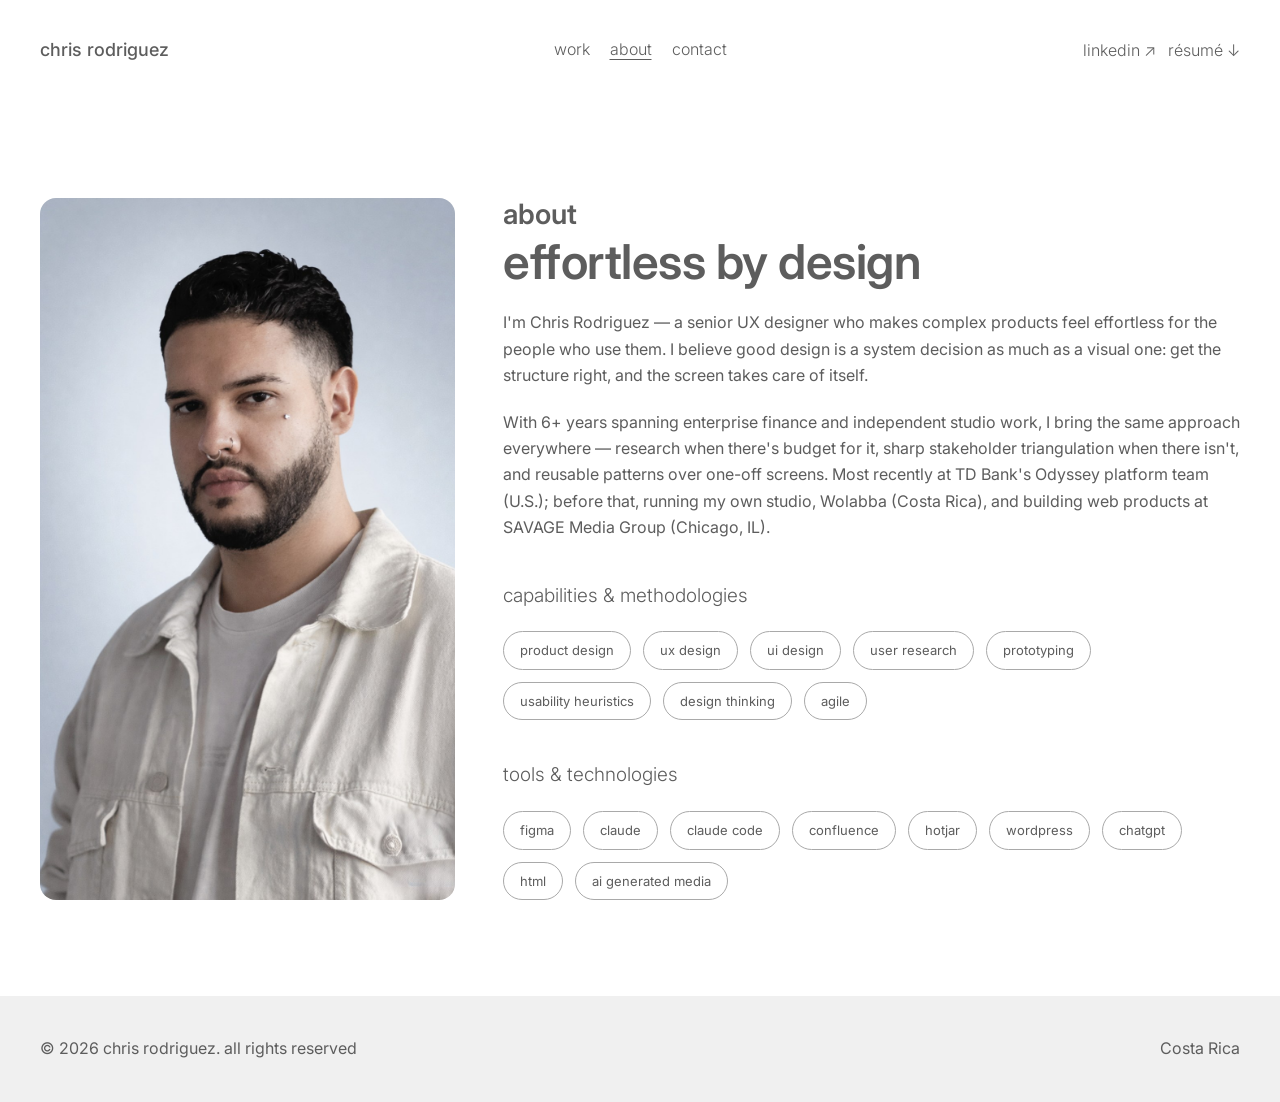
==== about/index.html @ c3750fb4 "Initial commit: Chris Rodriguez portfolio site Home, about, contact pages plus TD Bank and XMA case " ====
<!doctype html>
<html lang="en">
<head>
<meta charset="utf-8">
<meta name="viewport" content="width=device-width, initial-scale=1">
<title>About — Chris Rodriguez</title>
<meta name="description" content="Chris Rodriguez is a senior UX designer with 6+ years spanning enterprise finance and independent studio work.">
<meta property="og:title" content="About — Chris Rodriguez">
<meta property="og:description" content="Effortless by design.">
<meta property="og:type" content="website">
<link rel="preconnect" href="https://fonts.googleapis.com">
<link rel="preconnect" href="https://fonts.gstatic.com" crossorigin>
<link href="https://fonts.googleapis.com/css2?family=Inter:wght@300;400;500;600;700&display=swap" rel="stylesheet">
<link rel="stylesheet" href="../css/styles.css">
</head>
<body>
<a class="skip-link" href="#main">Skip to content</a>

<header class="site-nav">
  <div class="wrap">
    <a class="nav-logo" href="/">chris rodriguez</a>
    <button class="nav-toggle" aria-label="Toggle menu" aria-expanded="false">
      <svg width="24" height="24" viewBox="0 0 24 24" fill="none" aria-hidden="true"><path d="M3 6h18M3 12h18M3 18h18" stroke="currentColor" stroke-width="1.6" stroke-linecap="round"/></svg>
    </button>
    <nav class="nav-links" aria-label="Primary">
      <a href="/">work</a>
      <a href="/about/" class="is-active">about</a>
      <a href="/contact/">contact</a>
      <div class="nav-utility-mobile">
        <a href="https://www.linkedin.com/in/uxdesignerchris/" target="_blank" rel="noopener">linkedin ↗</a>
        <a href="../assets/documents/Christopher-Rodriguez-Resume-2026.pdf" target="_blank" rel="noopener">résumé ↓</a>
      </div>
    </nav>
    <div class="nav-utility">
      <a href="https://www.linkedin.com/in/uxdesignerchris/" target="_blank" rel="noopener">linkedin ↗</a>
      <a href="../assets/documents/Christopher-Rodriguez-Resume-2026.pdf" target="_blank" rel="noopener">résumé ↓</a>
    </div>
  </div>
</header>

<main id="main">
  <section class="about-page">
    <div class="wrap">
      <div class="about-grid">
        <div class="about-portrait">
          <img src="../assets/images/portrait.jpg" alt="Portrait of Chris Rodriguez">
        </div>
        <div class="about-copy">
          <div class="about-heading">
            <span class="eyebrow">about</span>
            <h1 class="section-title">effortless by design</h1>
          </div>
          <p>I'm Chris Rodriguez — a senior UX designer who makes complex products feel effortless for the people who use them. I believe good design is a system decision as much as a visual one: get the structure right, and the screen takes care of itself.</p>
          <p>With 6+ years spanning enterprise finance and independent studio work, I bring the same approach everywhere — research when there's budget for it, sharp stakeholder triangulation when there isn't, and reusable patterns over one-off screens. Most recently at TD Bank's Odyssey platform team (U.S.); before that, running my own studio, Wolabba (Costa Rica), and building web products at SAVAGE Media Group (Chicago, IL).</p>
          <div class="tag-block">
            <h3>capabilities &amp; methodologies</h3>
            <div class="tag-row">
              <span class="tag-pill">product design</span>
              <span class="tag-pill">ux design</span>
              <span class="tag-pill">ui design</span>
              <span class="tag-pill">user research</span>
              <span class="tag-pill">prototyping</span>
              <span class="tag-pill">usability heuristics</span>
              <span class="tag-pill">design thinking</span>
              <span class="tag-pill">agile</span>
            </div>
          </div>
          <div class="tag-block">
            <h3>tools &amp; technologies</h3>
            <div class="tag-row">
              <span class="tag-pill">figma</span>
              <span class="tag-pill">claude</span>
              <span class="tag-pill">claude code</span>
              <span class="tag-pill">confluence</span>
              <span class="tag-pill">hotjar</span>
              <span class="tag-pill">wordpress</span>
              <span class="tag-pill">chatgpt</span>
              <span class="tag-pill">html</span>
              <span class="tag-pill">ai generated media</span>
            </div>
          </div>
        </div>
      </div>
    </div>
  </section>
</main>

<footer class="site-footer-bar">
  <div class="wrap footer-bar-inner">
    <span>© 2026 chris rodriguez. all rights reserved</span>
    <span>Costa Rica</span>
  </div>
</footer>

<script src="../js/main.js"></script>
</body>
</html>
---- css/styles.css ----
/* ============================================================
   Chris Rodriguez — Portfolio
   Rebuilt from Figma (desktop source) — see /Design-Direction.md
   for the mobile decisions layered on top of the desktop design.
   ============================================================ */

:root {
  --ink: #1a1a1a;
  --strong: #000000;
  --text: #5d5d5d;
  --text-soft: #8a8a8a;
  --white: #ffffff;
  --panel: #f5f5f5;
  --panel-2: #f0f0f0;
  --hairline: #e6e6e6;
  --border: #c9c9c9;
  --accent: #619bff;

  --font-text: 'Inter', -apple-system, 'Segoe UI', Roboto, Helvetica, Arial, sans-serif;

  --container-max: 1360px;
  --gutter: 40px;

  --space-1: 8px;
  --space-2: 16px;
  --space-3: 24px;
  --space-4: 32px;
  --space-5: 48px;
  --space-6: 64px;
  --space-7: 96px;
  --space-8: 128px;

  --radius-sm: 8px;
  --radius-md: 12px;
  --radius-lg: 16px;

  --ease-standard: cubic-bezier(.4, 0, .2, 1);
  --duration-fast: 120ms;
  --duration-base: 200ms;

  --nav-height: 102px;
}

@media (max-width: 767px) {
  :root {
    --gutter: 24px;
    --nav-height: 64px;
  }
}

/* ============ Reset ============ */
*, *::before, *::after { box-sizing: border-box; }
html { -webkit-text-size-adjust: 100%; }
@media (prefers-reduced-motion: reduce) {
  html { scroll-behavior: auto; }
  *, *::before, *::after {
    animation-duration: 0.01ms !important;
    animation-iteration-count: 1 !important;
    transition-duration: 0.01ms !important;
    scroll-behavior: auto !important;
  }
}
body {
  margin: 0;
  min-height: 100vh;
  min-height: 100dvh;
  display: flex;
  flex-direction: column;
  background: var(--white);
  color: var(--text);
  font-family: var(--font-text);
  font-size: 16px;
  line-height: 1.6;
  -webkit-font-smoothing: antialiased;
}
main { flex: 1 0 auto; display: flex; flex-direction: column; }
main > section { flex: 1 0 auto; }
.site-footer-bar { flex: none; }
img { max-width: 100%; display: block; }
a { color: inherit; }
h1, h2, h3, p, dl, dd { margin: 0; }
ul { list-style: none; margin: 0; padding: 0; }
button { font: inherit; color: inherit; background: none; border: none; cursor: pointer; }

a:focus-visible, button:focus-visible, [tabindex]:focus-visible {
  outline: 3px solid var(--ink);
  outline-offset: 3px;
  border-radius: var(--radius-sm);
}
.on-ink a:focus-visible, .on-ink button:focus-visible { outline-color: var(--white); }

.skip-link {
  position: absolute;
  left: -9999px;
  top: 0;
  background: var(--ink);
  color: var(--white);
  padding: var(--space-2) var(--space-3);
  z-index: 200;
}
.skip-link:focus { left: var(--space-2); top: var(--space-2); }

/* ============ Layout helpers ============ */
.wrap {
  width: 100%;
  max-width: calc(var(--container-max) + (var(--gutter) * 2));
  margin: 0 auto;
  padding: 0 var(--gutter);
  box-sizing: border-box;
}

section { padding: var(--space-7) 0; }
@media (max-width: 767px) {
  section { padding: var(--space-6) 0; }
}

.eyebrow {
  display: block;
  font-size: 28px;
  line-height: 1.15;
  font-weight: 600;
  color: var(--text);
  margin-bottom: 4px;
}
.section-head {
  display: flex;
  align-items: flex-end;
  justify-content: space-between;
  gap: var(--space-3);
  margin-bottom: 20px;
}
.section-title {
  font-size: 48px;
  line-height: 1.15;
  font-weight: 600;
  color: var(--text);
  letter-spacing: -0.01em;
}
@media (max-width: 767px) {
  .section-title { font-size: 30px; }
  .eyebrow { font-size: 18px; }
}

.lead { font-size: 18px; line-height: 1.55; color: var(--text); }

/* ============ Buttons / round icon buttons ============ */
.icon-btn {
  width: 40px;
  height: 40px;
  border-radius: 50%;
  border: 1px solid var(--border);
  display: flex;
  align-items: center;
  justify-content: center;
  color: var(--text);
  flex: none;
  transition: background-color var(--duration-base) var(--ease-standard),
              border-color var(--duration-base) var(--ease-standard);
}
.icon-btn:hover { border-color: var(--ink); color: var(--ink); }
.icon-btn:disabled { opacity: .35; cursor: default; }
.icon-btn:disabled:hover { border-color: var(--border); color: var(--text); }

/* ============ Nav ============ */
.site-nav {
  position: sticky;
  top: 0;
  z-index: 100;
  height: var(--nav-height);
  flex-shrink: 0;
  display: flex;
  align-items: center;
  background: rgba(255, 255, 255, .92);
  backdrop-filter: blur(6px);
  border-bottom: 1px solid transparent;
  transition: border-color var(--duration-base) var(--ease-standard);
}
.site-nav.is-scrolled { border-bottom-color: var(--hairline); }
.site-nav:has(.nav-links.is-open) { backdrop-filter: none; background: var(--white); }
.site-nav .wrap {
  width: 100%;
  display: flex;
  align-items: center;
  justify-content: space-between;
  gap: var(--space-3);
}
@media (min-width: 768px) {
  .site-nav .wrap {
    display: grid;
    grid-template-columns: 1fr auto 1fr;
  }
  .nav-logo { justify-self: start; }
  .nav-links { justify-self: center; }
  .nav-utility { justify-self: end; }
}
.nav-logo {
  font-size: 18px;
  font-weight: 500;
  color: var(--text);
  text-decoration: none;
  white-space: nowrap;
}
.nav-links {
  display: flex;
  align-items: center;
  gap: 20px;
}
.nav-links a {
  text-decoration: none;
  font-size: 16px;
  font-weight: 300;
  color: var(--text);
  position: relative;
  padding-bottom: 2px;
}
.nav-links a.is-active { text-decoration: underline; text-underline-offset: 4px; }
.nav-utility {
  display: flex;
  align-items: center;
  gap: 12px;
}
.nav-utility a {
  font-size: 16px;
  font-weight: 300;
  color: var(--text);
  text-decoration: none;
  white-space: nowrap;
}
.nav-utility a:hover { color: var(--ink); }
.nav-toggle {
  display: none;
  min-width: 44px;
  min-height: 44px;
  margin-right: -10px;
  align-items: center;
  justify-content: center;
  color: var(--ink);
}

.nav-utility-mobile { display: none; }

@media (max-width: 767px) {
  .nav-links { display: none; }
  .nav-utility { display: none; }
  .nav-toggle { display: inline-flex; }
  .nav-links.is-open {
    display: flex;
    position: fixed;
    inset: var(--nav-height) 0 0 0;
    background: var(--white);
    flex-direction: column;
    align-items: flex-start;
    padding: var(--space-4) var(--gutter);
    gap: var(--space-4);
    font-size: 20px;
    z-index: 90;
  }
  .nav-links.is-open .nav-utility-mobile {
    display: flex;
    flex-direction: column;
    gap: var(--space-3);
    margin-top: var(--space-3);
    padding-top: var(--space-4);
    border-top: 1px solid var(--hairline);
    font-size: 16px;
    width: 100%;
  }
  .nav-utility-mobile a { text-decoration: none; color: var(--text); }
}

/* ============ Work / intro ============ */
.work-intro {
  padding-top: var(--space-6);
  padding-bottom: var(--space-6);
  display: flex;
  justify-content: flex-end;
}
.work-intro p {
  max-width: 435px;
  font-size: 36px;
  line-height: 1.3;
  color: var(--text);
  font-weight: 300;
}
.work-intro strong { font-weight: 700; }
@media (max-width: 767px) {
  .work-intro { justify-content: flex-start; padding-top: var(--space-4); padding-bottom: 200px; }
  .work-intro p { font-size: 28px; max-width: 100%; }
}
@media (min-width: 1024px) {
  #work { padding-top: 0; }
  .work-intro { position: relative; padding: 0; }
  .work-intro p {
    position: absolute;
    left: 734px;
    top: calc(181px - var(--nav-height));
    margin: 0;
  }
}

#work { padding-bottom: 0; display: flex; flex-direction: column; }
.work-body { margin-top: auto; }
.work-carousel-wrap { padding-bottom: 40px; }
.carousel-track {
  display: flex;
  gap: var(--space-4);
  overflow-x: auto;
  scroll-snap-type: x proximity;
  scroll-padding-left: var(--gutter);
  margin: 0 calc(var(--gutter) * -1);
  padding-left: var(--gutter);
  padding-right: var(--gutter);
  -webkit-overflow-scrolling: touch;
  scrollbar-width: none;
}
.carousel-track::-webkit-scrollbar { display: none; }
.work-card {
  scroll-snap-align: start;
  flex: 0 0 min(760px, 86vw);
  background: var(--panel);
  border-radius: var(--radius-lg);
  padding: var(--space-4);
  text-decoration: none;
  color: inherit;
  display: block;
  transition: transform var(--duration-base) var(--ease-standard);
}
@media (min-width: 1024px) {
  .work-card { flex: 0 0 894px; height: 462px; padding: 40px; }
}
.work-card:hover { transform: translateY(-4px); }
.work-card-grid {
  display: grid;
  grid-template-columns: 1fr;
  gap: var(--space-4);
}
@media (min-width: 640px) {
  .work-card-grid { grid-template-columns: 6fr 7fr; align-items: stretch; }
}
@media (min-width: 1024px) {
  .work-card-grid { height: 100%; gap: 40px; }
}
.work-card-copy { display: flex; flex-direction: column; }
.work-card-title {
  font-size: 22px;
  line-height: 1.2;
  font-weight: 600;
  color: var(--accent);
  margin-bottom: 20px;
}
.work-card-body { font-size: 15px; line-height: 1.6; font-weight: 300; color: var(--strong); }
.work-card-media {
  border-radius: var(--radius-md);
  overflow: hidden;
  min-height: 220px;
  background: var(--panel-2);
  border: 2px dashed #c5c5c5;
  display: flex;
  align-items: center;
  justify-content: center;
  color: var(--text);
  font-size: 18px;
  font-weight: 300;
  text-align: center;
  padding: var(--space-3);
}
.work-card-media img { width: 100%; height: 100%; object-fit: cover; display: block; }
.work-card-media:has(img) { border: none; background: none; padding: 0; }
.work-card-meta {
  display: grid;
  grid-template-columns: repeat(3, minmax(max-content, 1fr));
  gap: var(--space-3);
  margin-top: var(--space-4);
}
.work-card-meta dt { font-size: 13px; font-weight: 300; color: var(--strong); margin-bottom: 12px; white-space: nowrap; }
.work-card-meta dd { font-size: 13px; font-weight: 600; color: var(--strong); white-space: nowrap; }
@media (min-width: 1024px) {
  .work-card-meta { grid-template-columns: repeat(3, 120px); gap: 0; margin-top: 40px; }
}
@media (max-width: 480px) {
  .work-card-meta { grid-template-columns: 1fr 1fr; }
  .work-card-meta dt, .work-card-meta dd { white-space: normal; }
}

.carousel-arrows { display: flex; gap: var(--space-2); }

/* ============ About ============ */
.about-grid {
  display: grid;
  grid-template-columns: 1fr;
  gap: var(--space-5);
}
@media (min-width: 900px) {
  .about-grid { grid-template-columns: 380px 1fr; align-items: start; }
}
@media (min-width: 1024px) {
  .about-grid { grid-template-columns: 415px 1fr; gap: 48px; align-items: stretch; }
}
.about-portrait {
  border-radius: var(--radius-lg);
  overflow: hidden;
  background: var(--panel);
  aspect-ratio: 4 / 5.4;
}
@media (min-width: 1024px) {
  .about-portrait { aspect-ratio: auto; height: 100%; min-height: 622px; }
}
.about-portrait img { width: 100%; height: 100%; object-fit: cover; }
.about-copy > * + * { margin-top: 20px; }
.about-copy p { font-size: 16px; line-height: 1.65; color: var(--text); }

.tag-block { margin-top: 40px !important; }
.tag-block h3 {
  font-size: 19px;
  font-weight: 300;
  color: var(--text);
  margin-bottom: 20px;
}
.tag-row { display: flex; flex-wrap: wrap; gap: 12px; }
.tag-pill {
  border: 1px solid #a9a9a9;
  border-radius: 999px;
  padding: 8px 16px;
  font-size: 13px;
  color: var(--text);
}

/* ============ Contact ============ */
.contact-section { padding: 0; }
.contact-page {
  display: flex;
  align-items: center;
}
@media (max-width: 767px) {
  .contact-page { align-items: flex-start; padding: var(--space-6) 0; }
}
.contact-inner { display: flex; flex-direction: column; }
.contact-inner .eyebrow { margin-bottom: 4px !important; }
@media (min-width: 1024px) {
  .contact-page { display: block; position: relative; }
  .contact-inner {
    position: absolute;
    left: 50%;
    top: calc(464px - var(--nav-height));
    transform: translateX(-50%);
    width: auto;
    max-width: none;
    padding: 0;
  }
}
.contact-email {
  font-size: 48px;
  line-height: 1.15;
  font-weight: 600;
  color: var(--text);
  text-decoration: none;
  word-break: break-word;
  transition: color var(--duration-base) var(--ease-standard);
}
.contact-email:hover { color: var(--accent); }
@media (max-width: 767px) {
  .contact-email { font-size: 28px; }
}

/* ============ Case Study ============ */
.cs-page { --cs-gutter: 120px; --cs-accent: #078904; }
.xma-page { --cs-accent: #f15e12; }
@media (max-width: 1023px) { .cs-page { --cs-gutter: 40px; } }
@media (max-width: 767px) { .cs-page { --cs-gutter: 24px; } }
.cs-wrap {
  max-width: calc(1200px + var(--cs-gutter) * 2);
  margin: 0 auto;
  padding: 0 var(--cs-gutter);
  box-sizing: border-box;
}

.cs-title-block { padding-top: 80px; }
@media (max-width: 767px) { .cs-title-block { padding-top: var(--space-5); } }

.cs-h1 {
  font-size: 200px;
  line-height: 1;
  font-weight: 600;
  color: var(--strong);
  text-align: center;
  margin: 0;
}
@media (max-width: 1023px) { .cs-h1 { font-size: 130px; } }
@media (max-width: 767px) { .cs-h1 { font-size: 64px; } }

.cs-subhead-row {
  display: flex;
  gap: 28px;
  margin-top: 80px;
}
@media (max-width: 1023px) {
  .cs-subhead-row { flex-direction: column; gap: var(--space-3); margin-top: var(--space-5); }
}
.cs-subtitle {
  width: 433px;
  flex: none;
  font-size: 36px;
  font-weight: 400;
  line-height: 1.2;
  color: var(--text);
  margin: 0;
}
.cs-lead-col { width: 740px; }
.cs-lead {
  font-size: 22px;
  font-weight: 400;
  line-height: 34px;
  color: var(--text);
  margin: 0;
}
@media (max-width: 1023px) {
  .cs-subtitle, .cs-lead-col { width: 100%; }
  .cs-subtitle { font-size: 26px; }
  .cs-lead { font-size: 18px; line-height: 1.55; }
}

.cs-meta-row {
  display: flex;
  justify-content: space-between;
  gap: var(--space-3);
  margin-top: 40px;
  font-size: 20px;
}
.cs-meta-item { display: flex; flex-direction: column; gap: 12px; }
.cs-meta-item dt { font-weight: 300; color: var(--text); margin: 0; }
.cs-meta-item dd { font-weight: 400; color: var(--strong); margin: 0; }
@media (max-width: 767px) {
  .cs-meta-row { flex-wrap: wrap; row-gap: var(--space-3); font-size: 16px; }
  .cs-meta-item { width: 45%; }
}

.cs-hero-panel { margin-top: 80px; border-radius: var(--radius-md); overflow: hidden; }
@media (max-width: 1023px) { .cs-hero-panel { margin-top: var(--space-5); } }
.cs-hero-panel img { width: 100%; display: block; }

.cs-section { margin-top: 80px; }
@media (max-width: 1023px) { .cs-section { margin-top: var(--space-6); } }

.cs-row {
  display: grid;
  grid-template-columns: 433px 740px;
  gap: 27px;
}
@media (max-width: 1023px) {
  .cs-row { grid-template-columns: 1fr; gap: var(--space-2); }
}

.cs-label {
  font-size: 28px;
  font-weight: 600;
  color: var(--text);
  margin: 0;
}
@media (max-width: 767px) { .cs-label { font-size: 22px; } }

.cs-heading {
  font-size: 24px;
  font-weight: 600;
  line-height: 1.3;
  color: var(--text);
  margin: 0;
}
.cs-heading .accent { font-style: italic; font-weight: 600; color: var(--cs-accent); }
.cs-heading.accent-2 .accent { color: #008a00; }
@media (max-width: 767px) { .cs-heading { font-size: 20px; } }

.cs-body-group { display: flex; flex-direction: column; gap: 20px; margin-top: 20px; }
.cs-body {
  font-size: 16px;
  line-height: 24px;
  font-weight: 400;
  color: var(--text);
  margin: 0;
}
.cs-body.lh-28 { line-height: 28px; }
.cs-body strong { font-weight: 700; }
.cs-body strong.accent { color: var(--cs-accent); font-weight: 700; }
.cs-body.all-bold { font-weight: 700; }

.cs-panel-gap { margin-top: 40px; }
.cs-panel { border-radius: var(--radius-md); overflow: hidden; }
.cs-panel img { width: 100%; display: block; }

.cs-callout-list { display: flex; flex-direction: column; gap: 12px; margin-top: 20px; }
.cs-callout {
  background: #f0f0f0;
  border-radius: var(--radius-md);
  padding: 12px;
}
.cs-callout ol, .cs-callout ul { margin: 0; padding-left: 24px; }
.cs-callout li { font-size: 16px; line-height: 24px; color: var(--text); }

.cs-quote {
  font-size: 28px;
  font-weight: 600;
  line-height: 34px;
  color: var(--text);
  margin-top: 40px;
}

.cs-approach-boxes { display: flex; flex-direction: column; gap: 12px; margin-top: 20px; }
.cs-approach-box {
  background: var(--panel);
  border-radius: var(--radius-md);
  padding: 12px;
}
.cs-approach-box p { font-size: 16px; line-height: 24px; color: var(--text); margin: 0; }
.cs-approach-box strong.accent { color: var(--cs-accent); }

.cs-decisions { display: flex; flex-direction: column; gap: 20px; margin-top: 20px; }
.cs-decision-heading {
  font-size: 20px;
  font-weight: 600;
  color: var(--text);
  margin: 0;
}
.cs-decision-heading em { font-style: italic; }

.cs-bullet-list { margin: 20px 0 0; padding-left: 24px; }
.cs-bullet-list li { font-size: 16px; line-height: 24px; color: var(--text); }
.cs-bullet-list li + li { margin-top: 8px; }

.cs-reflection { display: flex; flex-direction: column; gap: 40px; margin-top: 20px; max-width: 740px; }
.cs-reflection p { font-size: 16px; line-height: 24px; color: var(--text); margin: 0; }

/* sub-label (e.g. "findings" / "design decisions" inline sub-headers) */
.cs-sublabel {
  font-size: 16px;
  font-weight: 700;
  color: var(--cs-accent);
  margin-top: 20px;
}
.cs-sublabel + .cs-bullet-list { margin-top: 12px; }

/* stat callouts (e.g. "the pilot" conversion/fee boxes) */
.cs-stat-boxes { display: flex; flex-direction: column; gap: 12px; margin-top: 20px; }
.cs-stat-box {
  background: var(--panel);
  border-radius: var(--radius-md);
  padding: 12px;
  font-size: 22px;
  font-weight: 700;
  line-height: 36px;
  margin: 0;
}
.cs-stat-box .lead { color: var(--text); }
.cs-stat-box .value { color: var(--cs-accent); }

/* single-column, right-aligned sub-sections (e.g. "design thinking" umbrella) */
.cs-single-col { display: flex; justify-content: flex-end; }
.cs-single-col > div { width: 740px; max-width: 100%; }
.cs-single-col + .cs-single-col { margin-top: 40px; }

.cs-panel-narrow { max-width: 740px; margin-left: auto; margin-right: auto; }
.cs-panel-stack { display: flex; flex-direction: column; gap: 20px; margin-top: 20px; }
.cs-panel-stack img { border-radius: var(--radius-md); width: 100%; display: block; }
@media (max-width: 1023px) {
  .cs-single-col { display: block; }
  .cs-single-col > div { width: 100%; max-width: 100%; }
  .cs-panel-narrow { max-width: 100%; margin-left: 0; margin-right: 0; }
}

/* alt tag pills (feature ideation) */
.cs-tag-row-alt { display: flex; flex-wrap: wrap; justify-content: center; gap: 12px; margin-top: 20px; }
.cs-tag-pill-alt {
  font-family: 'Manrope', var(--font-text);
  font-weight: 500;
  font-size: 16px;
  letter-spacing: -0.24px;
  text-align: center;
  color: rgba(0, 6, 20, .85);
  border: 1px solid #000614;
  border-radius: 48px;
  padding: 8px 16px;
}

.cs-appendix { margin-bottom: 160px; }
@media (max-width: 767px) { .cs-appendix { margin-bottom: var(--space-6); } }

/* ============ Footer ============ */
.site-footer-bar {
  background: var(--panel-2);
  color: var(--text);
}
.footer-bar-inner {
  display: flex;
  align-items: center;
  justify-content: space-between;
  flex-wrap: wrap;
  gap: var(--space-2);
  padding-top: 40px;
  padding-bottom: 40px;
  font-size: 16px;
}
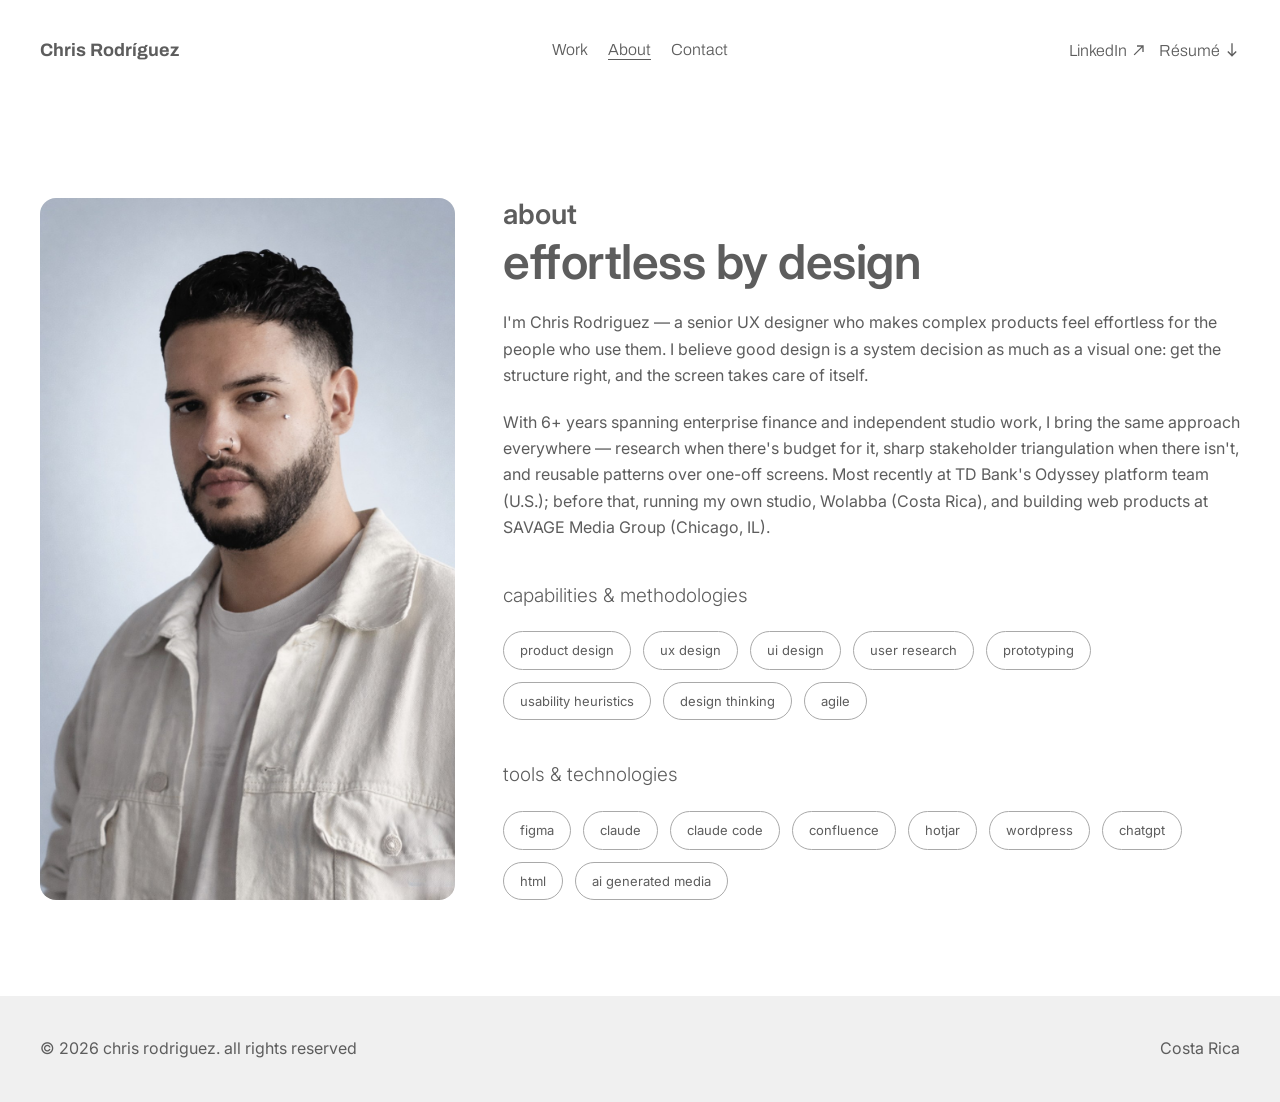
==== commit db0df707: "Update header per new Figma design: bold logo, capitalized nav, real icons, Archivo font" ====
--- a/about/index.html
+++ b/about/index.html
@@ -8,9 +8,19 @@
 <meta property="og:title" content="About — Chris Rodriguez">
 <meta property="og:description" content="Effortless by design.">
 <meta property="og:type" content="website">
+<meta property="og:url" content="https://chrisrodriguez.design/about/">
+<meta property="og:image" content="https://chrisrodriguez.design/assets/images/og-image.png">
+<meta property="og:image:width" content="1200">
+<meta property="og:image:height" content="630">
+<meta name="twitter:card" content="summary_large_image">
+<meta name="twitter:image" content="https://chrisrodriguez.design/assets/images/og-image.png">
+<link rel="icon" href="../assets/favicon/favicon.ico" sizes="any">
+<link rel="icon" href="../assets/favicon/favicon-32.png" type="image/png" sizes="32x32">
+<link rel="icon" href="../assets/favicon/favicon-16.png" type="image/png" sizes="16x16">
+<link rel="apple-touch-icon" href="../assets/favicon/apple-touch-icon.png">
 <link rel="preconnect" href="https://fonts.googleapis.com">
 <link rel="preconnect" href="https://fonts.gstatic.com" crossorigin>
-<link href="https://fonts.googleapis.com/css2?family=Inter:wght@300;400;500;600;700&display=swap" rel="stylesheet">
+<link href="https://fonts.googleapis.com/css2?family=Inter:wght@300;400;500;600;700&family=Archivo:wght@300;700&display=swap" rel="stylesheet">
 <link rel="stylesheet" href="../css/styles.css">
 </head>
 <body>
@@ -18,22 +28,22 @@
 
 <header class="site-nav">
   <div class="wrap">
-    <a class="nav-logo" href="/">chris rodriguez</a>
+    <a class="nav-logo" href="/">Chris Rodríguez</a>
     <button class="nav-toggle" aria-label="Toggle menu" aria-expanded="false">
       <svg width="24" height="24" viewBox="0 0 24 24" fill="none" aria-hidden="true"><path d="M3 6h18M3 12h18M3 18h18" stroke="currentColor" stroke-width="1.6" stroke-linecap="round"/></svg>
     </button>
     <nav class="nav-links" aria-label="Primary">
-      <a href="/">work</a>
-      <a href="/about/" class="is-active">about</a>
-      <a href="/contact/">contact</a>
+      <a href="/">Work</a>
+      <a href="/about/" class="is-active">About</a>
+      <a href="/contact/">Contact</a>
       <div class="nav-utility-mobile">
-        <a href="https://www.linkedin.com/in/uxdesignerchris/" target="_blank" rel="noopener">linkedin ↗</a>
-        <a href="../assets/documents/Christopher-Rodriguez-Resume-2026.pdf" target="_blank" rel="noopener">résumé ↓</a>
+        <a href="https://www.linkedin.com/in/uxdesignerchris/" target="_blank" rel="noopener">LinkedIn<svg width="16" height="16" viewBox="0 0 16 16" fill="none" aria-hidden="true"><path d="M3.6 13.3333L2.66667 12.4L10.4 4.66667H6V3.33333H12.6667V10H11.3333V5.6L3.6 13.3333Z" fill="currentColor"/></svg></a>
+        <a href="../assets/documents/Christopher-Rodriguez-Resume-2026.pdf" target="_blank" rel="noopener">Résumé<svg width="16" height="16" viewBox="0 0 16 16" fill="none" aria-hidden="true"><path d="M8 14.6667L3.33333 10L4.26667 9.06667L7.33333 12.1167V1.33333H8.66667V12.1167L11.7333 9.05L12.6667 10L8 14.6667Z" fill="currentColor"/></svg></a>
       </div>
     </nav>
     <div class="nav-utility">
-      <a href="https://www.linkedin.com/in/uxdesignerchris/" target="_blank" rel="noopener">linkedin ↗</a>
-      <a href="../assets/documents/Christopher-Rodriguez-Resume-2026.pdf" target="_blank" rel="noopener">résumé ↓</a>
+      <a href="https://www.linkedin.com/in/uxdesignerchris/" target="_blank" rel="noopener">LinkedIn<svg width="16" height="16" viewBox="0 0 16 16" fill="none" aria-hidden="true"><path d="M3.6 13.3333L2.66667 12.4L10.4 4.66667H6V3.33333H12.6667V10H11.3333V5.6L3.6 13.3333Z" fill="currentColor"/></svg></a>
+      <a href="../assets/documents/Christopher-Rodriguez-Resume-2026.pdf" target="_blank" rel="noopener">Résumé<svg width="16" height="16" viewBox="0 0 16 16" fill="none" aria-hidden="true"><path d="M8 14.6667L3.33333 10L4.26667 9.06667L7.33333 12.1167V1.33333H8.66667V12.1167L11.7333 9.05L12.6667 10L8 14.6667Z" fill="currentColor"/></svg></a>
     </div>
   </div>
 </header>
--- a/css/styles.css
+++ b/css/styles.css
@@ -17,6 +17,7 @@
   --accent: #619bff;
 
   --font-text: 'Inter', -apple-system, 'Segoe UI', Roboto, Helvetica, Arial, sans-serif;
+  --font-heading: 'Archivo', -apple-system, 'Segoe UI', Roboto, Helvetica, Arial, sans-serif;
 
   --container-max: 1360px;
   --gutter: 40px;
@@ -194,8 +195,9 @@
   .nav-utility { justify-self: end; }
 }
 .nav-logo {
+  font-family: var(--font-heading);
   font-size: 18px;
-  font-weight: 500;
+  font-weight: 700;
   color: var(--text);
   text-decoration: none;
   white-space: nowrap;
@@ -206,6 +208,7 @@
   gap: 20px;
 }
 .nav-links a {
+  font-family: var(--font-heading);
   text-decoration: none;
   font-size: 16px;
   font-weight: 300;
@@ -219,13 +222,18 @@
   align-items: center;
   gap: 12px;
 }
-.nav-utility a {
+.nav-utility a, .nav-utility-mobile a {
+  display: inline-flex;
+  align-items: center;
+  gap: 4px;
+  font-family: var(--font-heading);
   font-size: 16px;
   font-weight: 300;
   color: var(--text);
   text-decoration: none;
   white-space: nowrap;
 }
+.nav-utility a svg, .nav-utility-mobile a svg { flex: none; }
 .nav-utility a:hover { color: var(--ink); }
 .nav-toggle {
   display: none;
@@ -289,7 +297,11 @@
 }
 @media (min-width: 1024px) {
   #work { padding-top: 0; }
-  .work-intro { position: relative; padding: 0; }
+  .work-intro {
+    position: relative;
+    padding: 0;
+    min-height: calc(181px - var(--nav-height) + 210px);
+  }
   .work-intro p {
     position: absolute;
     left: 734px;
